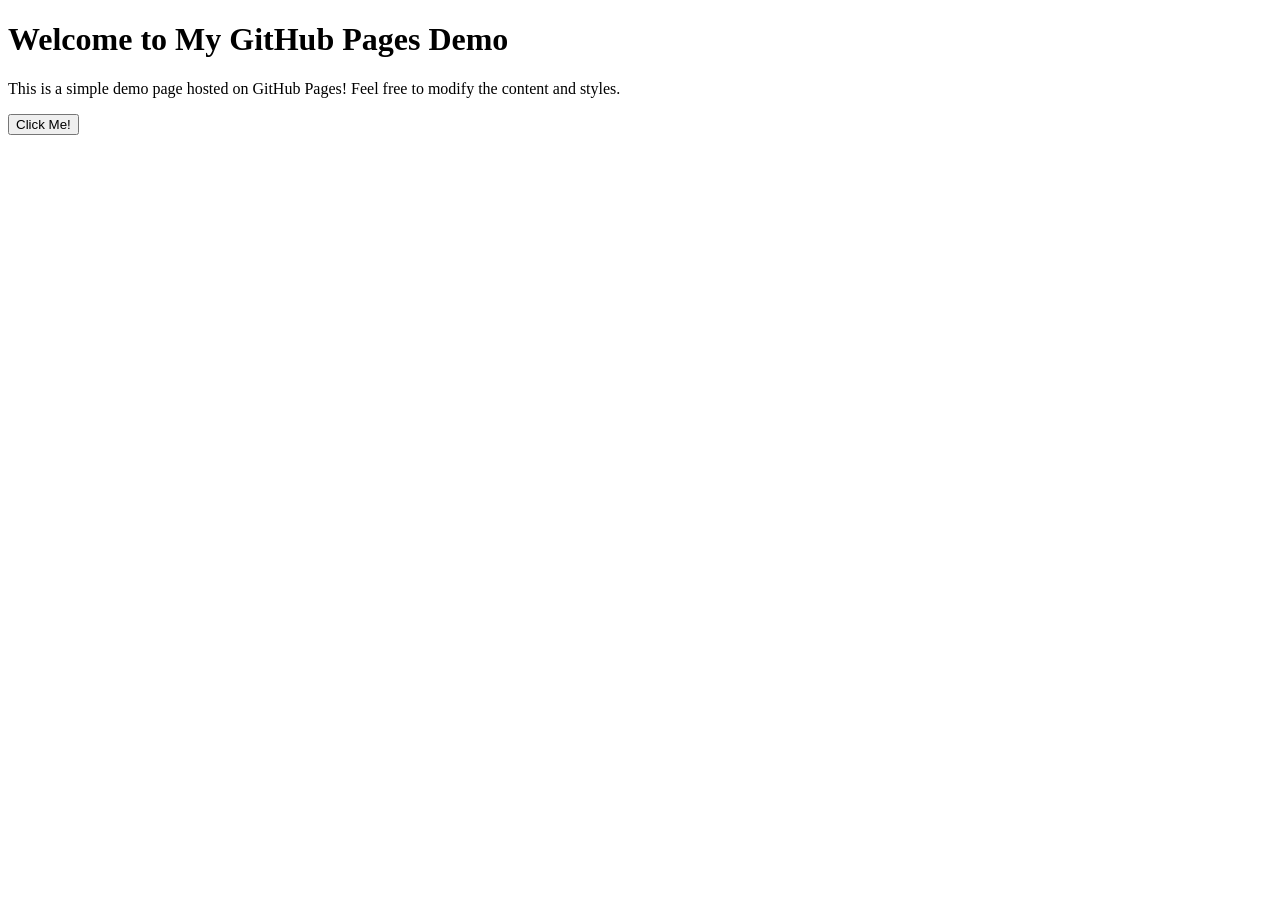
==== index.html @ d01ce463 "Create index.html" ====
<!DOCTYPE html>
<html lang="en">
<head>
    <meta charset="UTF-8">
    <meta name="viewport" content="width=device-width, initial-scale=1.0">
    <title>GitHub Pages Demo</title>
    <link rel="stylesheet" href="styles.css">
</head>
<body>
    <header>
        <h1>Welcome to My GitHub Pages Demo</h1>
    </header>
    <main>
        <p>This is a simple demo page hosted on GitHub Pages! Feel free to modify the content and styles.</p>
        <button class="btn">Click Me!</button>
    </main>
</body>
</html>
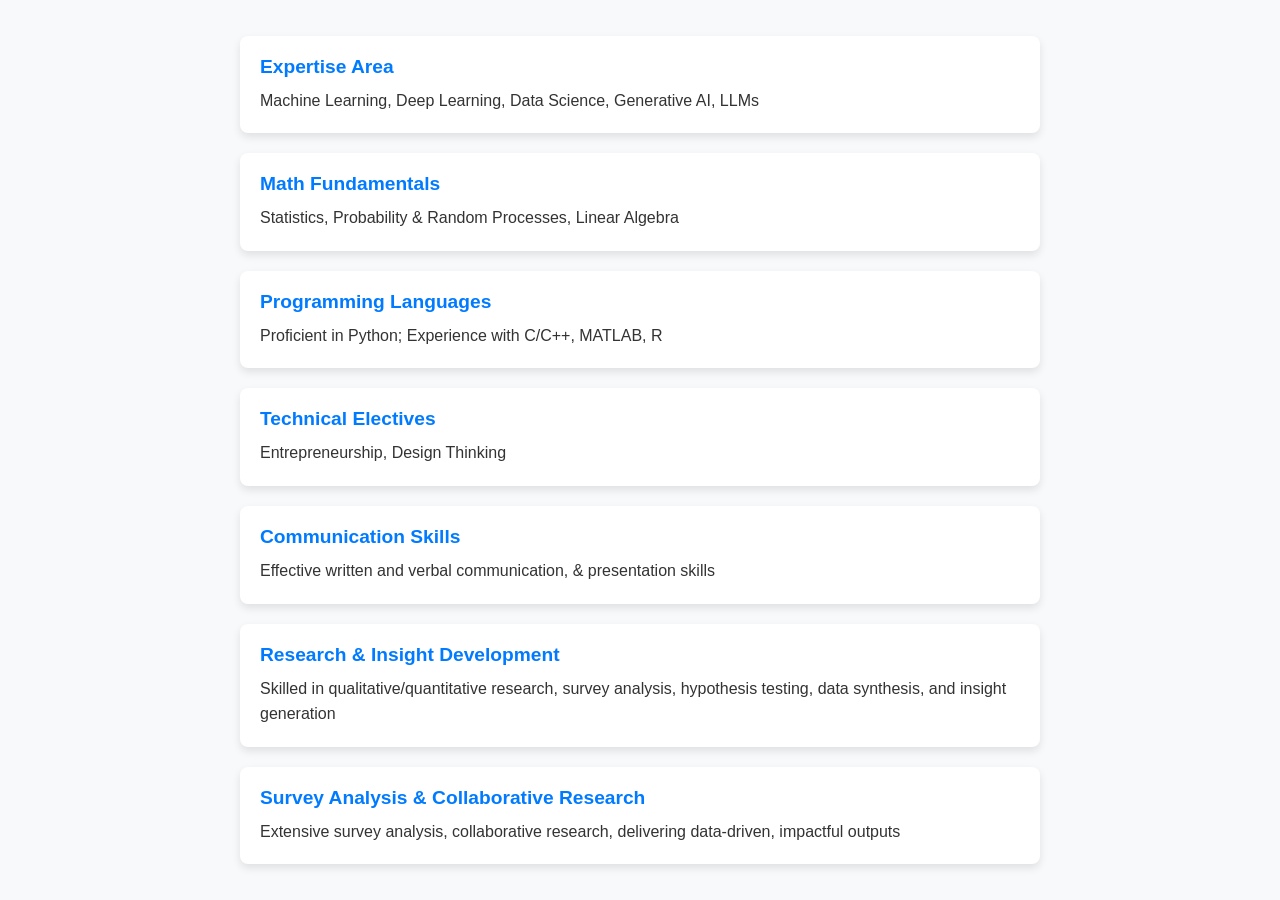
==== commit 4e0f0b24: "Update index.html" ====
--- a/index.html
+++ b/index.html
@@ -3,16 +3,76 @@
 <head>
     <meta charset="UTF-8">
     <meta name="viewport" content="width=device-width, initial-scale=1.0">
-    <title>GitHub Pages Demo</title>
-    <link rel="stylesheet" href="styles.css">
+    <title>Expertise Smart Art</title>
+    <style>
+        body {
+            font-family: Arial, sans-serif;
+            background-color: #f8f9fa;
+            color: #333;
+            display: flex;
+            justify-content: center;
+            align-items: center;
+            min-height: 100vh;
+            margin: 0;
+        }
+        .smart-art {
+            width: 80%;
+            max-width: 800px;
+            display: flex;
+            flex-direction: column;
+            gap: 20px;
+        }
+        .category {
+            background-color: #ffffff;
+            border-radius: 8px;
+            box-shadow: 0 4px 8px rgba(0, 0, 0, 0.1);
+            padding: 20px;
+            transition: transform 0.2s;
+        }
+        .category:hover {
+            transform: translateY(-5px);
+        }
+        .category-title {
+            font-weight: bold;
+            font-size: 1.2em;
+            margin-bottom: 10px;
+            color: #007bff;
+        }
+        .category-content {
+            line-height: 1.6;
+        }
+    </style>
 </head>
 <body>
-    <header>
-        <h1>Welcome to My GitHub Pages Demo</h1>
-    </header>
-    <main>
-        <p>This is a simple demo page hosted on GitHub Pages! Feel free to modify the content and styles.</p>
-        <button class="btn">Click Me!</button>
-    </main>
+    <div class="smart-art">
+        <div class="category">
+            <div class="category-title">Expertise Area</div>
+            <div class="category-content">Machine Learning, Deep Learning, Data Science, Generative AI, LLMs</div>
+        </div>
+        <div class="category">
+            <div class="category-title">Math Fundamentals</div>
+            <div class="category-content">Statistics, Probability & Random Processes, Linear Algebra</div>
+        </div>
+        <div class="category">
+            <div class="category-title">Programming Languages</div>
+            <div class="category-content">Proficient in Python; Experience with C/C++, MATLAB, R</div>
+        </div>
+        <div class="category">
+            <div class="category-title">Technical Electives</div>
+            <div class="category-content">Entrepreneurship, Design Thinking</div>
+        </div>
+        <div class="category">
+            <div class="category-title">Communication Skills</div>
+            <div class="category-content">Effective written and verbal communication, & presentation skills</div>
+        </div>
+        <div class="category">
+            <div class="category-title">Research & Insight Development</div>
+            <div class="category-content">Skilled in qualitative/quantitative research, survey analysis, hypothesis testing, data synthesis, and insight generation</div>
+        </div>
+        <div class="category">
+            <div class="category-title">Survey Analysis & Collaborative Research</div>
+            <div class="category-content">Extensive survey analysis, collaborative research, delivering data-driven, impactful outputs</div>
+        </div>
+    </div>
 </body>
 </html>
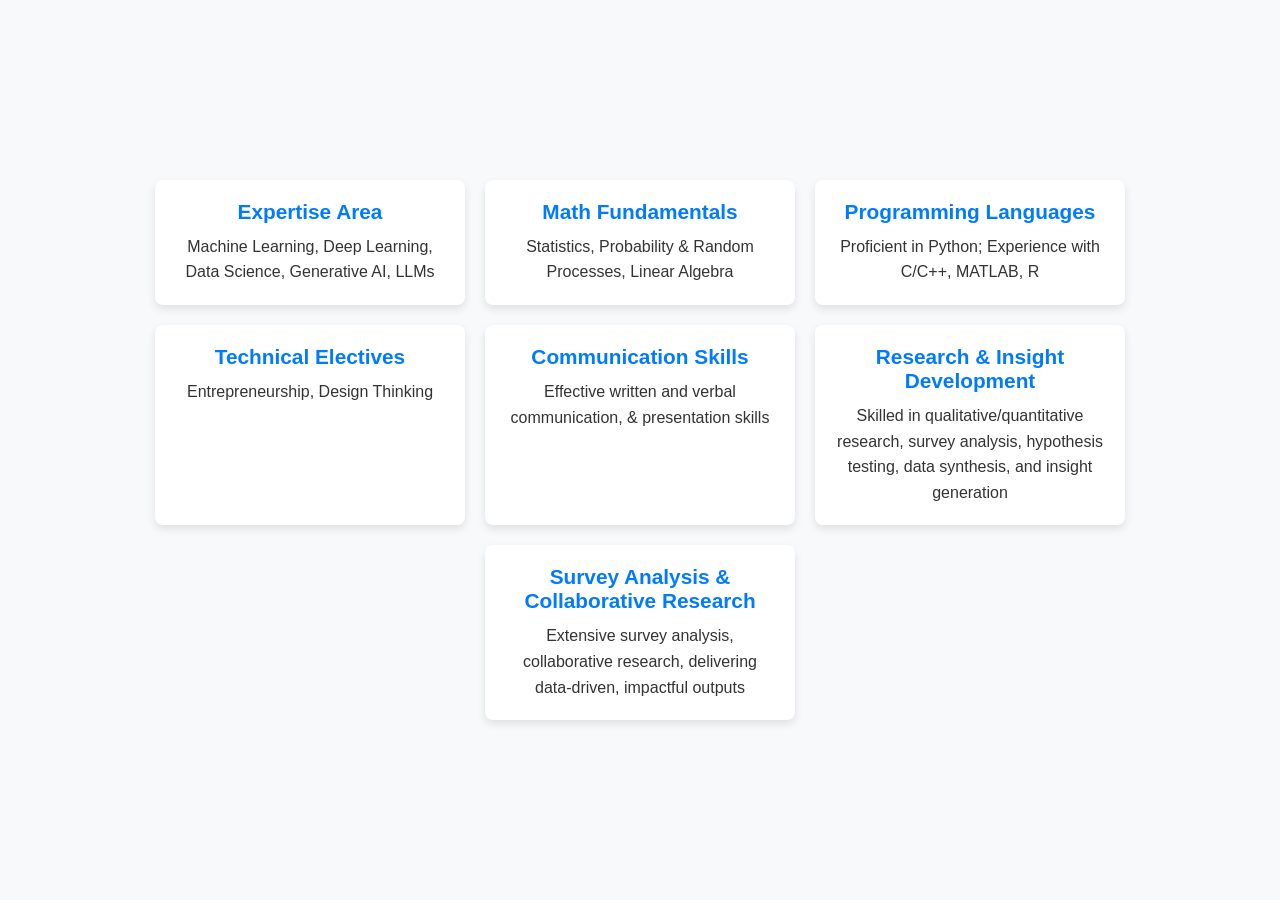
==== commit 866fb547: "Update index.html" ====
--- a/index.html
+++ b/index.html
@@ -3,7 +3,7 @@
 <head>
     <meta charset="UTF-8">
     <meta name="viewport" content="width=device-width, initial-scale=1.0">
-    <title>Expertise Smart Art</title>
+    <title>Expertise Pictorial Representation</title>
     <style>
         body {
             font-family: Arial, sans-serif;
@@ -15,63 +15,77 @@
             min-height: 100vh;
             margin: 0;
         }
-        .smart-art {
-            width: 80%;
-            max-width: 800px;
+        .diagram {
+            width: 90%;
+            max-width: 1000px;
             display: flex;
-            flex-direction: column;
+            flex-wrap: wrap;
             gap: 20px;
+            justify-content: center;
         }
-        .category {
+        .node {
             background-color: #ffffff;
             border-radius: 8px;
             box-shadow: 0 4px 8px rgba(0, 0, 0, 0.1);
             padding: 20px;
-            transition: transform 0.2s;
+            width: calc(33% - 20px);
+            box-sizing: border-box;
+            transition: transform 0.3s;
+            text-align: center;
         }
-        .category:hover {
-            transform: translateY(-5px);
+        .node:hover {
+            transform: translateY(-10px);
         }
-        .category-title {
+        .node-title {
             font-weight: bold;
-            font-size: 1.2em;
+            font-size: 1.3em;
             margin-bottom: 10px;
             color: #007bff;
         }
-        .category-content {
+        .node-content {
             line-height: 1.6;
+        }
+        @media (max-width: 768px) {
+            .node {
+                width: calc(50% - 20px);
+            }
+        }
+        @media (max-width: 500px) {
+            .node {
+                width: 100%;
+            }
         }
     </style>
 </head>
 <body>
-    <div class="smart-art">
-        <div class="category">
-            <div class="category-title">Expertise Area</div>
-            <div class="category-content">Machine Learning, Deep Learning, Data Science, Generative AI, LLMs</div>
+    <div class="diagram">
+        <div class="node">
+            <div class="node-title">Expertise Area</div>
+            <div class="node-content">Machine Learning, Deep Learning, Data Science, Generative AI, LLMs</div>
         </div>
-        <div class="category">
-            <div class="category-title">Math Fundamentals</div>
-            <div class="category-content">Statistics, Probability & Random Processes, Linear Algebra</div>
+        <div class="node">
+            <div class="node-title">Math Fundamentals</div>
+            <div class="node-content">Statistics, Probability & Random Processes, Linear Algebra</div>
         </div>
-        <div class="category">
-            <div class="category-title">Programming Languages</div>
-            <div class="category-content">Proficient in Python; Experience with C/C++, MATLAB, R</div>
+        <div class="node">
+            <div class="node-title">Programming Languages</div>
+            <div class="node-content">Proficient in Python; Experience with C/C++, MATLAB, R</div>
         </div>
-        <div class="category">
-            <div class="category-title">Technical Electives</div>
-            <div class="category-content">Entrepreneurship, Design Thinking</div>
+        <div class="node">
+            <div class="node-title">Technical Electives</div>
+            <div class="node-content">Entrepreneurship, Design Thinking</div>
         </div>
-        <div class="category">
-            <div class="category-title">Communication Skills</div>
-            <div class="category-content">Effective written and verbal communication, & presentation skills</div>
+        <div class="node">
+            <div class="node-title">Communication Skills</div>
+            <div class="node-content">Effective written and verbal communication, & presentation skills</div>
         </div>
-        <div class="category">
-            <div class="category-title">Research & Insight Development</div>
-            <div class="category-content">Skilled in qualitative/quantitative research, survey analysis, hypothesis testing, data synthesis, and insight generation</div>
+        <div class="node">
+            <div class="node-title">Research & Insight Development</div>
+            <div class="node-content">Skilled in qualitative/quantitative research, survey analysis, hypothesis testing, data synthesis, and insight generation</div>
         </div>
-        <div class="category">
-            <div class="category-title">Survey Analysis & Collaborative Research</div>
-            <div class="category-content">Extensive survey analysis, collaborative research, delivering data-driven, impactful outputs</div>
+        <div class="node">
+            <div class="node-title">Survey Analysis & Collaborative Research</div>
+            <div class="node-content">Extensive survey analysis, collaborative research, delivering data-driven, impactful outputs</div>
         </div>
     </div>
 </body>
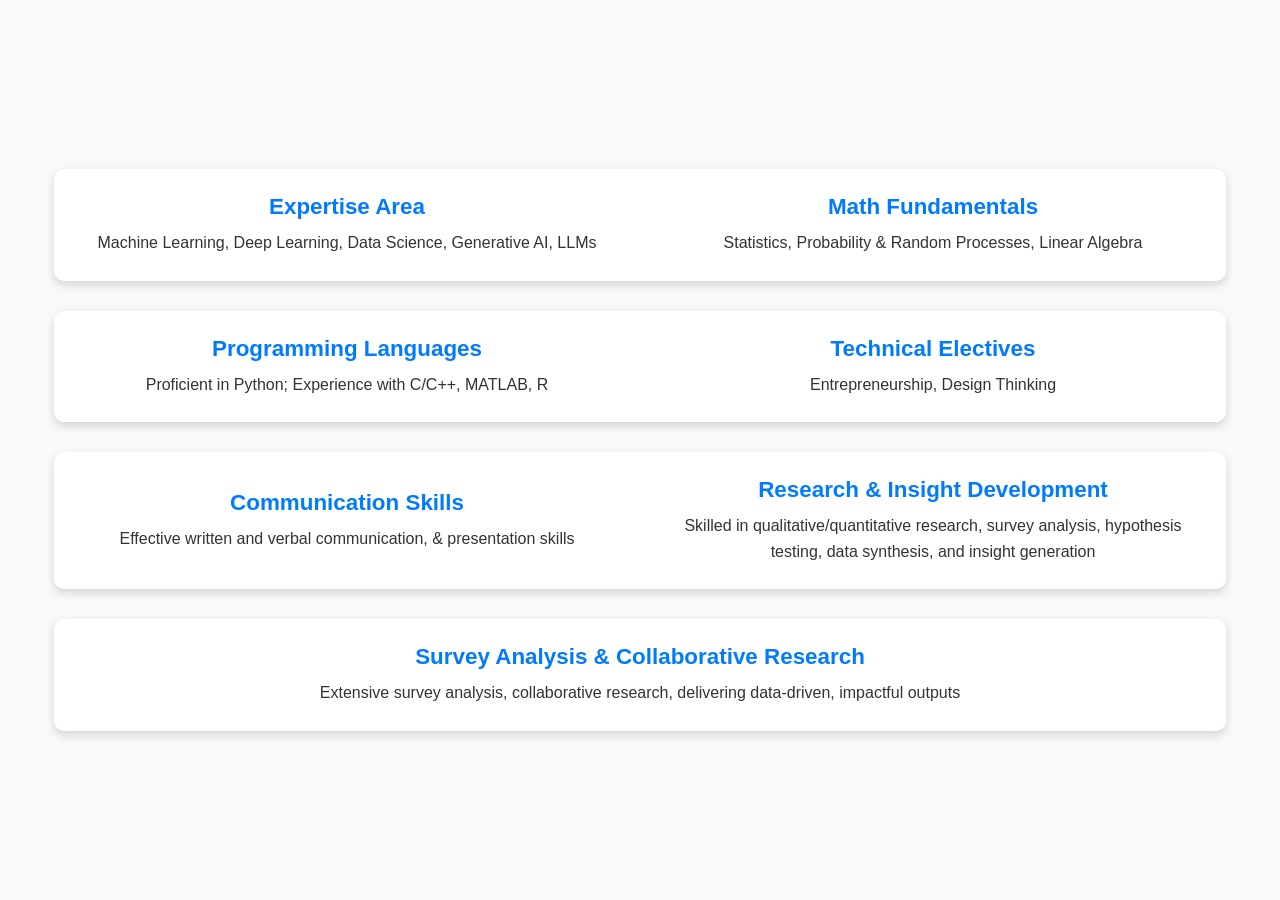
==== commit c083bb40: "Update index.html" ====
--- a/index.html
+++ b/index.html
@@ -17,28 +17,36 @@
         }
         .diagram {
             width: 90%;
-            max-width: 1000px;
+            max-width: 1200px;
             display: flex;
-            flex-wrap: wrap;
+            flex-direction: column;
+            gap: 30px;
+            justify-content: center;
+            align-items: center;
+        }
+        .smart-art {
+            width: 100%;
+            display: flex;
+            flex-direction: row;
+            align-items: center;
             gap: 20px;
-            justify-content: center;
+            padding: 10px;
+            background-color: #ffffff;
+            border-radius: 10px;
+            box-shadow: 0 4px 10px rgba(0, 0, 0, 0.15);
+            transition: transform 0.3s;
+        }
+        .smart-art:hover {
+            transform: translateY(-10px);
         }
         .node {
-            background-color: #ffffff;
-            border-radius: 8px;
-            box-shadow: 0 4px 8px rgba(0, 0, 0, 0.1);
-            padding: 20px;
-            width: calc(33% - 20px);
-            box-sizing: border-box;
-            transition: transform 0.3s;
+            flex: 1;
+            padding: 15px;
             text-align: center;
-        }
-        .node:hover {
-            transform: translateY(-10px);
         }
         .node-title {
             font-weight: bold;
-            font-size: 1.3em;
+            font-size: 1.4em;
             margin-bottom: 10px;
             color: #007bff;
         }
@@ -46,46 +54,50 @@
             line-height: 1.6;
         }
         @media (max-width: 768px) {
-            .node {
-                width: calc(50% - 20px);
-            }
-        }
-        @media (max-width: 500px) {
-            .node {
-                width: 100%;
+            .smart-art {
+                flex-direction: column;
+                gap: 10px;
             }
         }
     </style>
 </head>
 <body>
     <div class="diagram">
-        <div class="node">
-            <div class="node-title">Expertise Area</div>
-            <div class="node-content">Machine Learning, Deep Learning, Data Science, Generative AI, LLMs</div>
+        <div class="smart-art">
+            <div class="node">
+                <div class="node-title">Expertise Area</div>
+                <div class="node-content">Machine Learning, Deep Learning, Data Science, Generative AI, LLMs</div>
+            </div>
+            <div class="node">
+                <div class="node-title">Math Fundamentals</div>
+                <div class="node-content">Statistics, Probability & Random Processes, Linear Algebra</div>
+            </div>
         </div>
-        <div class="node">
-            <div class="node-title">Math Fundamentals</div>
-            <div class="node-content">Statistics, Probability & Random Processes, Linear Algebra</div>
+        <div class="smart-art">
+            <div class="node">
+                <div class="node-title">Programming Languages</div>
+                <div class="node-content">Proficient in Python; Experience with C/C++, MATLAB, R</div>
+            </div>
+            <div class="node">
+                <div class="node-title">Technical Electives</div>
+                <div class="node-content">Entrepreneurship, Design Thinking</div>
+            </div>
         </div>
-        <div class="node">
-            <div class="node-title">Programming Languages</div>
-            <div class="node-content">Proficient in Python; Experience with C/C++, MATLAB, R</div>
+        <div class="smart-art">
+            <div class="node">
+                <div class="node-title">Communication Skills</div>
+                <div class="node-content">Effective written and verbal communication, & presentation skills</div>
+            </div>
+            <div class="node">
+                <div class="node-title">Research & Insight Development</div>
+                <div class="node-content">Skilled in qualitative/quantitative research, survey analysis, hypothesis testing, data synthesis, and insight generation</div>
+            </div>
         </div>
-        <div class="node">
-            <div class="node-title">Technical Electives</div>
-            <div class="node-content">Entrepreneurship, Design Thinking</div>
-        </div>
-        <div class="node">
-            <div class="node-title">Communication Skills</div>
-            <div class="node-content">Effective written and verbal communication, & presentation skills</div>
-        </div>
-        <div class="node">
-            <div class="node-title">Research & Insight Development</div>
-            <div class="node-content">Skilled in qualitative/quantitative research, survey analysis, hypothesis testing, data synthesis, and insight generation</div>
-        </div>
-        <div class="node">
-            <div class="node-title">Survey Analysis & Collaborative Research</div>
-            <div class="node-content">Extensive survey analysis, collaborative research, delivering data-driven, impactful outputs</div>
+        <div class="smart-art">
+            <div class="node">
+                <div class="node-title">Survey Analysis & Collaborative Research</div>
+                <div class="node-content">Extensive survey analysis, collaborative research, delivering data-driven, impactful outputs</div>
+            </div>
         </div>
     </div>
 </body>
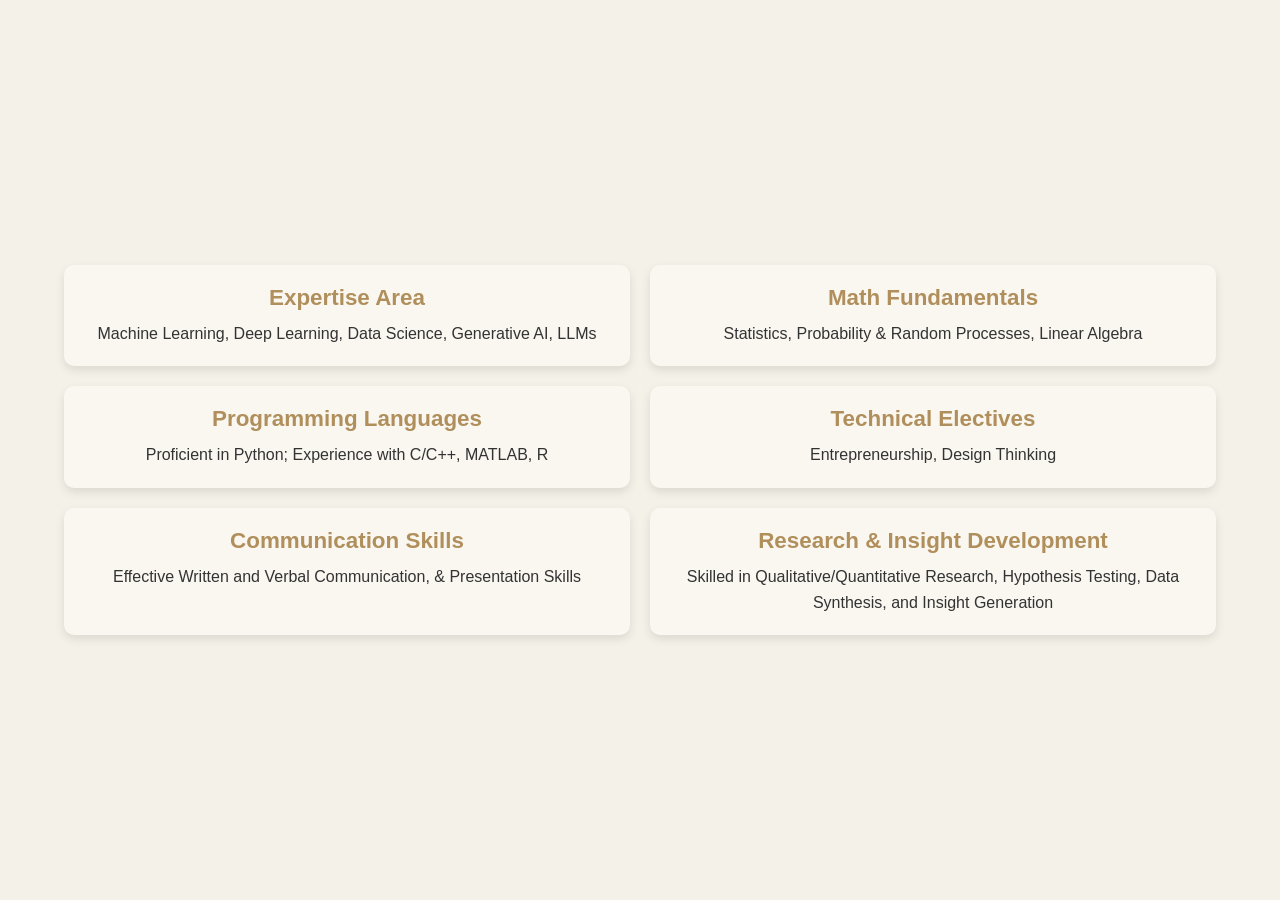
==== commit 44d7d95c: "Update index.html" ====
--- a/index.html
+++ b/index.html
@@ -7,7 +7,7 @@
     <style>
         body {
             font-family: Arial, sans-serif;
-            background-color: #f8f9fa;
+            background-color: #f4f1e8;
             color: #333;
             display: flex;
             justify-content: center;
@@ -18,86 +18,62 @@
         .diagram {
             width: 90%;
             max-width: 1200px;
-            display: flex;
-            flex-direction: column;
-            gap: 30px;
-            justify-content: center;
-            align-items: center;
-        }
-        .smart-art {
-            width: 100%;
-            display: flex;
-            flex-direction: row;
-            align-items: center;
+            display: grid;
+            grid-template-columns: repeat(2, 1fr);
             gap: 20px;
-            padding: 10px;
-            background-color: #ffffff;
-            border-radius: 10px;
-            box-shadow: 0 4px 10px rgba(0, 0, 0, 0.15);
-            transition: transform 0.3s;
-        }
-        .smart-art:hover {
-            transform: translateY(-10px);
         }
         .node {
-            flex: 1;
-            padding: 15px;
+            padding: 20px;
+            background-color: #faf7f0;
+            border-radius: 10px;
+            box-shadow: 0 4px 10px rgba(0, 0, 0, 0.1);
+            transition: transform 0.3s;
             text-align: center;
+        }
+        .node:hover {
+            transform: translateY(-10px);
         }
         .node-title {
             font-weight: bold;
             font-size: 1.4em;
             margin-bottom: 10px;
-            color: #007bff;
+            color: #b08f5c;
         }
         .node-content {
             line-height: 1.6;
         }
         @media (max-width: 768px) {
-            .smart-art {
-                flex-direction: column;
-                gap: 10px;
+            .diagram {
+                grid-template-columns: 1fr;
             }
         }
     </style>
 </head>
 <body>
     <div class="diagram">
-        <div class="smart-art">
-            <div class="node">
-                <div class="node-title">Expertise Area</div>
-                <div class="node-content">Machine Learning, Deep Learning, Data Science, Generative AI, LLMs</div>
-            </div>
-            <div class="node">
-                <div class="node-title">Math Fundamentals</div>
-                <div class="node-content">Statistics, Probability & Random Processes, Linear Algebra</div>
-            </div>
+        <div class="node">
+            <div class="node-title">Expertise Area</div>
+            <div class="node-content">Machine Learning, Deep Learning, Data Science, Generative AI, LLMs</div>
         </div>
-        <div class="smart-art">
-            <div class="node">
-                <div class="node-title">Programming Languages</div>
-                <div class="node-content">Proficient in Python; Experience with C/C++, MATLAB, R</div>
-            </div>
-            <div class="node">
-                <div class="node-title">Technical Electives</div>
-                <div class="node-content">Entrepreneurship, Design Thinking</div>
-            </div>
+        <div class="node">
+            <div class="node-title">Math Fundamentals</div>
+            <div class="node-content">Statistics, Probability & Random Processes, Linear Algebra</div>
         </div>
-        <div class="smart-art">
-            <div class="node">
-                <div class="node-title">Communication Skills</div>
-                <div class="node-content">Effective written and verbal communication, & presentation skills</div>
-            </div>
-            <div class="node">
-                <div class="node-title">Research & Insight Development</div>
-                <div class="node-content">Skilled in qualitative/quantitative research, survey analysis, hypothesis testing, data synthesis, and insight generation</div>
-            </div>
+        <div class="node">
+            <div class="node-title">Programming Languages</div>
+            <div class="node-content">Proficient in Python; Experience with C/C++, MATLAB, R</div>
         </div>
-        <div class="smart-art">
-            <div class="node">
-                <div class="node-title">Survey Analysis & Collaborative Research</div>
-                <div class="node-content">Extensive survey analysis, collaborative research, delivering data-driven, impactful outputs</div>
-            </div>
+        <div class="node">
+            <div class="node-title">Technical Electives</div>
+            <div class="node-content">Entrepreneurship, Design Thinking</div>
+        </div>
+        <div class="node">
+            <div class="node-title">Communication Skills</div>
+            <div class="node-content">Effective Written and Verbal Communication, & Presentation Skills</div>
+        </div>
+        <div class="node">
+            <div class="node-title">Research & Insight Development</div>
+            <div class="node-content">Skilled in Qualitative/Quantitative Research, Hypothesis Testing, Data Synthesis, and Insight Generation</div>
         </div>
     </div>
 </body>
